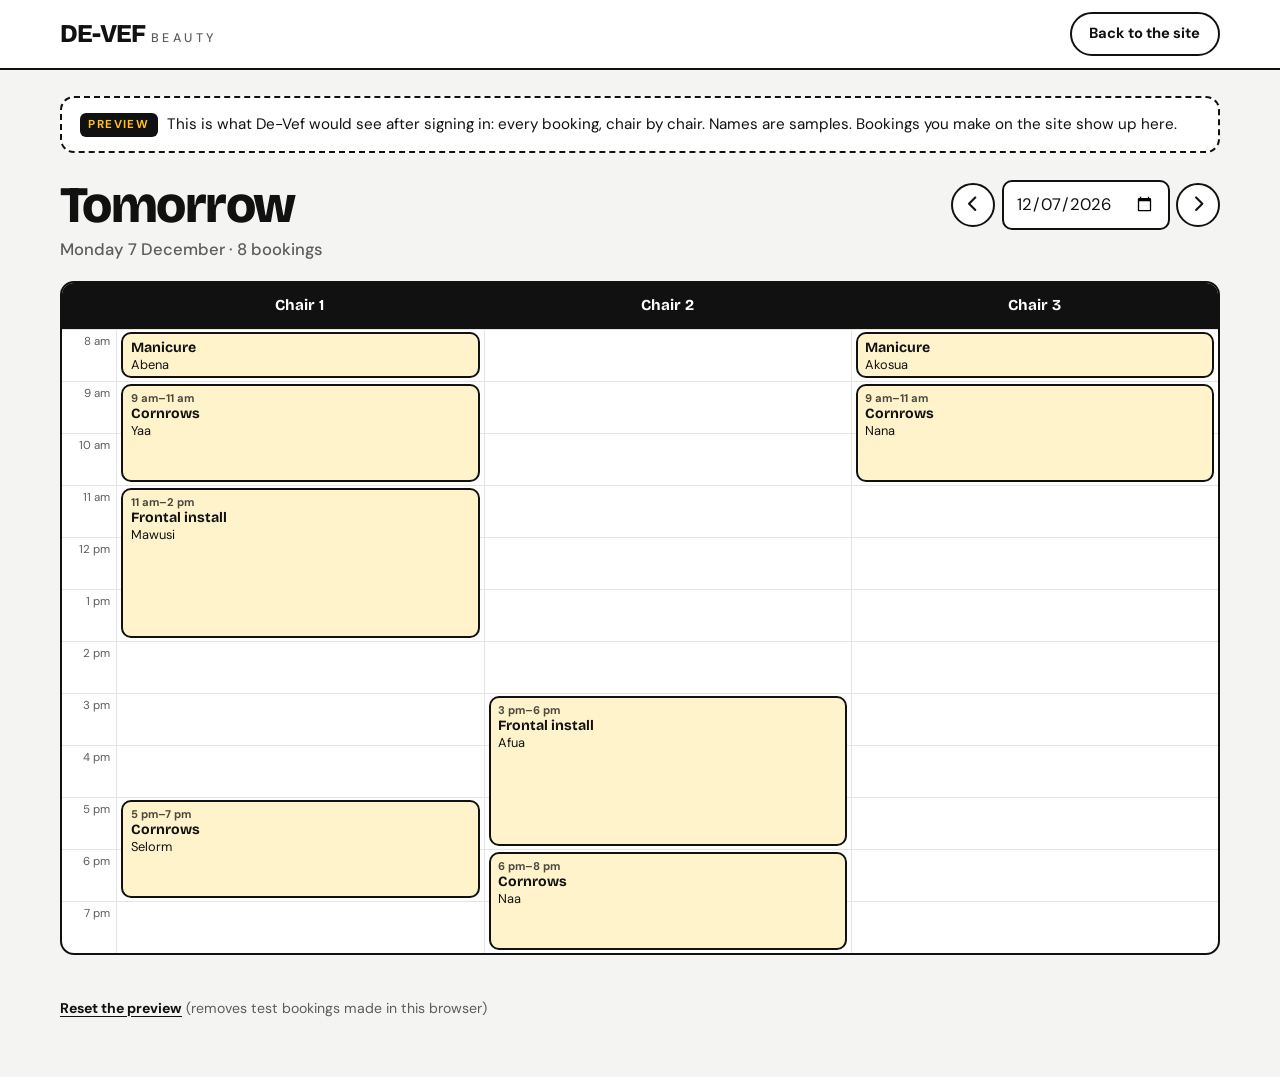
==== bookings.html @ 249b4908 "Booking preview: free start times by chair, long styles block the whole appointment, sample owner pa" ====
<!DOCTYPE html>
<html lang="en">
<head>
  <meta charset="UTF-8" />
  <meta name="viewport" content="width=device-width, initial-scale=1.0" />
  <meta name="robots" content="noindex, nofollow" />
  <title>Bookings · De-Vef Beauty</title>
  <meta name="theme-color" content="#111111" />
  <link rel="icon" href="data:image/svg+xml,<svg xmlns='http://www.w3.org/2000/svg' viewBox='0 0 100 100'><rect width='100' height='100' rx='24' fill='%23111'/><text x='50' y='68' font-size='56' text-anchor='middle' fill='%23ffc21a' font-family='Arial Black,Arial,sans-serif' font-weight='900'>D</text></svg>" />
  <link rel="preconnect" href="https://fonts.googleapis.com" />
  <link rel="preconnect" href="https://fonts.gstatic.com" crossorigin />
  <link href="https://fonts.googleapis.com/css2?family=Bricolage+Grotesque:opsz,wght@12..96,500;12..96,700;12..96,800&family=DM+Sans:opsz,wght@9..40,400;9..40,500;9..40,700&display=swap" rel="stylesheet" />
  <link rel="stylesheet" href="https://cdnjs.cloudflare.com/ajax/libs/font-awesome/6.4.0/css/all.min.css" />
  <link rel="stylesheet" href="style.css" />
  <link rel="stylesheet" href="bookings.css" />
</head>
<body class="owner">
  <!-- PITCH DEMO: sample owner page. The real one needs a login and a database (see Lee's admin.html). -->
  <header class="owner-bar">
    <div class="wrap owner-bar-inner">
      <a href="./" class="brand">DE-VEF<span>beauty</span></a>
      <a href="./#book" class="btn btn-sm btn-line">Back to the site</a>
    </div>
  </header>

  <main class="wrap owner-main">
    <p class="preview-note owner-note"><span class="tag">Preview</span> This is what De-Vef would see after signing in: every booking, chair by chair. Names are samples. Bookings you make on the site show up here.</p>

    <div class="owner-head">
      <h1 id="dayTitle">Today</h1>
      <div class="day-nav">
        <button type="button" class="icon-btn" id="prev" aria-label="Previous day"><i class="fa-solid fa-chevron-left" aria-hidden="true"></i></button>
        <label class="sr-only" for="day">Pick a day</label>
        <input type="date" id="day" />
        <button type="button" class="icon-btn" id="next" aria-label="Next day"><i class="fa-solid fa-chevron-right" aria-hidden="true"></i></button>
      </div>
    </div>
    <p class="owner-count" id="count" aria-live="polite"></p>

    <div class="board" id="board"></div>

    <section class="detail" id="detail" tabindex="-1" hidden aria-live="polite"></section>

    <p class="owner-foot"><button type="button" class="link" id="reset">Reset the preview</button> (removes test bookings made in this browser)</p>
  </main>

  <script type="module" src="bookings.js"></script>
</body>
</html>
---- style.css ----
/* =========================================================
   De-Vef Beauty · North Legon
   Black, white and marigold: a street-poster take on their black & white banner
   ========================================================= */

:root {
  --paper: #ffffff;
  --paper-2: #f4f4f2;
  --ink: #111111;
  --ink-2: #2b2b2b;
  --muted: #5c5c5c;
  --line: #e4e4e0;
  --sun: #ffc21a;          /* marigold accent */
  --sun-deep: #e0a500;
  --wa: #25d366;

  --display: "Bricolage Grotesque", "Arial Black", Arial, sans-serif;
  --sans: "DM Sans", Arial, sans-serif;

  --r: 14px;
  --ease: cubic-bezier(.2, .8, .25, 1);
  --header-h: 72px;
}

*, *::before, *::after { box-sizing: border-box; margin: 0; padding: 0; }
html { scroll-behavior: smooth; scroll-padding-top: var(--header-h); }
body { font-family: var(--sans); font-size: 1.04rem; line-height: 1.6; color: var(--ink); background: var(--paper); -webkit-font-smoothing: antialiased; overflow-x: hidden; }
img { display: block; max-width: 100%; }
a { color: inherit; }
button, input, select, textarea { font: inherit; color: inherit; }
:focus-visible { outline: 3px solid var(--ink); outline-offset: 3px; }
::selection { background: var(--sun); color: var(--ink); }

.skip-link { position: absolute; left: 1rem; top: -100px; z-index: 200; background: var(--ink); color: #fff; padding: .7rem 1.1rem; border-radius: 10px; text-decoration: none; font-weight: 700; }
.skip-link:focus { top: 1rem; }

.wrap { width: min(1160px, 100% - 2.5rem); margin-inline: auto; }

h1, h2, h3 { font-family: var(--display); font-weight: 800; line-height: 1.02; letter-spacing: -.03em; text-wrap: balance; }
h2 { font-size: clamp(2.4rem, 6vw, 4.2rem); }
h3 { font-size: 1.5rem; letter-spacing: -.02em; }
.sub { color: var(--muted); margin: .7rem 0 2.6rem; font-size: 1.08rem; }

/* ---------- Buttons ---------- */
.btn {
  display: inline-flex; align-items: center; justify-content: center; gap: .55rem; min-height: 52px;
  padding: .9rem 1.6rem; border-radius: 999px; border: 2px solid var(--ink);
  background: var(--sun); color: var(--ink); font-weight: 700; text-decoration: none; cursor: pointer;
  transition: transform .25s var(--ease), box-shadow .25s var(--ease), background .25s var(--ease), color .25s var(--ease), scale .12s var(--ease);
}
.btn-line { background: transparent; }
@media (hover: hover) {
  .btn:hover { transform: translate(-2px, -2px); box-shadow: 4px 4px 0 var(--ink); }
}
.btn:active, .wa:active, .pills label:active span { scale: .97; }
.btn-sm { min-height: 44px; padding: .5rem 1.1rem; font-size: .92rem; }
.btn-block { width: 100%; }

/* ---------- Brand ---------- */
.brand { font-family: var(--display); font-weight: 800; font-size: 1.6rem; letter-spacing: -.03em; text-decoration: none; display: inline-flex; align-items: baseline; gap: .35rem; position: relative; z-index: 110; }
.brand span { font-family: var(--sans); font-weight: 500; font-size: .78rem; letter-spacing: .28em; text-transform: uppercase; color: var(--muted); }
.brand-light span { color: #a6a6a6; }

/* ---------- Header ---------- */
.header { position: fixed; inset: 0 0 auto; z-index: 100; height: var(--header-h); display: flex; align-items: center; background: var(--paper); border-bottom: 1px solid transparent; transition: border-color .3s var(--ease); }
.header.scrolled { border-color: var(--line); }
.header-inner { display: flex; align-items: center; justify-content: space-between; }
.nav { display: flex; align-items: center; gap: 1.8rem; }
.nav a:not(.btn) { text-decoration: none; font-weight: 500; transition: color .2s; }
.nav a:not(.btn):hover { color: var(--muted); }
.burger { display: none; width: 44px; height: 44px; border: 0; background: none; cursor: pointer; position: relative; z-index: 110; }
.burger span { position: absolute; left: 11px; right: 11px; height: 2.5px; border-radius: 2px; background: var(--ink); transition: transform .3s var(--ease), opacity .3s; }
.burger span:nth-child(1) { top: 15px; } .burger span:nth-child(2) { top: 21px; } .burger span:nth-child(3) { top: 27px; }
.menu-open .burger span:nth-child(1) { transform: translateY(6px) rotate(45deg); }
.menu-open .burger span:nth-child(2) { opacity: 0; }
.menu-open .burger span:nth-child(3) { transform: translateY(-6px) rotate(-45deg); }

/* ---------- Hero ---------- */
.hero { padding: calc(var(--header-h) + 3rem) 0 clamp(4rem, 8vw, 6rem); }
.hero-inner { display: grid; grid-template-columns: 1.15fr .85fr; gap: clamp(2rem, 5vw, 4.5rem); align-items: center; }
.where { display: inline-flex; align-items: center; gap: .5rem; font-weight: 700; font-size: .92rem; margin-bottom: 1.4rem; }
.where i { color: var(--sun-deep); }
.hero h1 { font-size: clamp(2.6rem, 5.6vw, 4.6rem); }
.hero h1 .mark {
  display: block; width: fit-content; font-size: clamp(4.6rem, 13vw, 9.5rem); line-height: .9; letter-spacing: -.05em;
  background: var(--sun); padding: .02em .14em .06em; margin: 0 0 .18em -.06em; border-radius: 6px;
}
.lead { color: var(--ink-2); font-size: 1.15rem; max-width: 34rem; margin-top: 1.4rem; }
.hero-cta { display: flex; flex-wrap: wrap; gap: .8rem; margin-top: 2rem; }

/* Photo column, echoing the shop banner. Signature moment: the three tiles rise in once, top to bottom. */
.strip { display: grid; grid-template-columns: 1fr 1fr; grid-template-rows: 1fr 1fr; gap: .9rem; height: min(600px, 70vh); }
.strip-tile { border-radius: var(--r); overflow: hidden; border: 2px solid var(--ink); background: var(--paper-2); }
.strip-tile img { width: 100%; height: 100%; object-fit: cover; }
.s1 { grid-row: span 2; }
.s1 img { object-position: center 70%; }
.s2 img { object-position: center 25%; }
.js .strip-tile { animation: tile-in .55s var(--ease) backwards; }
.js .s2 { animation-delay: .08s; }
.js .s3 { animation-delay: .16s; }
@keyframes tile-in { from { opacity: 0; translate: 0 18px; } }

/* ---------- Sections ---------- */
.section { padding: clamp(4.5rem, 9vw, 7rem) 0; }
.section-ink { background: var(--ink); color: #fff; }
.section-ink .sub { color: #b9b9b9; }
.section-sun { background: var(--sun); }

/* ---------- Services (typographic menu, no cards) ---------- */
.menu { display: grid; grid-template-columns: 1.3fr 1fr; gap: clamp(2rem, 5vw, 4rem); align-items: start; }
.menu h3 { padding-bottom: .8rem; border-bottom: 3px solid var(--ink); }
.menu ul { list-style: none; }
.menu li { border-bottom: 1px solid var(--line); }
.menu li a {
  display: grid; grid-template-columns: 1fr auto; grid-template-areas: "name arrow" "note arrow"; align-items: center; column-gap: 1rem;
  padding: 1rem .6rem; margin-inline: -.6rem; border-radius: 10px; text-decoration: none; min-height: 64px;
  transition: background-color .15s var(--ease);
}
.menu li a span { grid-area: name; font-family: var(--display); font-weight: 700; font-size: 1.35rem; letter-spacing: -.02em; }
.menu li a small { grid-area: note; color: var(--muted); font-size: .92rem; }
.menu li a i { grid-area: arrow; width: 40px; height: 40px; border-radius: 50%; display: grid; place-items: center; border: 2px solid var(--ink); font-size: .85rem; transition: background .2s var(--ease), translate .2s var(--ease); }
@media (hover: hover) { .menu li a:hover i { background: var(--sun); translate: 3px 0; } }
.menu li a:active { background-color: var(--paper-2); }
.more { margin-top: 1.4rem; color: var(--muted); }
.more a { color: var(--ink); font-weight: 700; text-underline-offset: 3px; }

/* ---------- Gallery ---------- */
.gallery { display: grid; grid-template-columns: repeat(4, 1fr); gap: 1rem; }
.gallery figure { position: relative; aspect-ratio: 4 / 5; border-radius: var(--r); overflow: hidden; background: var(--ink-2); }
.gallery img { width: 100%; height: 100%; object-fit: cover; object-position: center 30%; transition: transform .8s var(--ease), opacity .4s var(--ease); }
@media (hover: hover) { .gallery figure:hover img { transform: scale(1.04); } }
.gallery figcaption { position: absolute; left: .7rem; bottom: .7rem; background: var(--sun); color: var(--ink); font-weight: 700; font-size: .82rem; padding: .3rem .75rem; border-radius: 999px; }

/* Photos fade in once downloaded (no pop-in on slow mobile data) */
.js .fade-img { opacity: 0; }
.js .fade-img.loaded { opacity: 1; }

/* ---------- Visit ---------- */
.visit { display: grid; grid-template-columns: 1.1fr .9fr; gap: clamp(2rem, 5vw, 4rem); align-items: center; }
.address { font-family: var(--display); font-weight: 700; font-size: clamp(1.6rem, 3vw, 2.2rem); letter-spacing: -.02em; line-height: 1.15; margin: 1.2rem 0 1.8rem; max-width: 22ch; text-wrap: balance; }
.visit-cta { display: flex; flex-wrap: wrap; gap: .8rem; }
.facts { list-style: none; border: 2px solid var(--ink); border-radius: var(--r); padding: .4rem 1.4rem; }
.facts li { display: grid; gap: .1rem; padding: 1rem 0; }
.facts li + li { border-top: 1px solid var(--line); }
.facts .k { font-size: .8rem; font-weight: 700; letter-spacing: .12em; text-transform: uppercase; color: var(--muted); }
.facts a { font-weight: 700; font-size: 1.1rem; text-underline-offset: 3px; min-height: 44px; display: inline-flex; align-items: center; }
.facts span:not(.k) { font-weight: 500; font-size: 1.05rem; }

/* ---------- Booking ---------- */
.book { display: grid; grid-template-columns: .85fr 1.15fr; gap: clamp(2rem, 5vw, 4.5rem); align-items: start; }
.book-copy p { margin-top: 1rem; font-size: 1.08rem; max-width: 26rem; }
.form { background: var(--paper); border: 2px solid var(--ink); border-radius: calc(var(--r) + 4px); padding: clamp(1.4rem, 4vw, 2.2rem); display: grid; gap: 1.1rem; box-shadow: 8px 8px 0 var(--ink); }
.f { display: grid; gap: .4rem; border: 0; min-width: 0; }
.f-gap { margin-top: 1.1rem; }
.f label, .f legend { font-size: .88rem; font-weight: 700; }
.f legend { margin-bottom: .4rem; }
.opt { font-weight: 400; color: var(--muted); }
.f input, .f select, .f textarea { width: 100%; padding: .85rem 1rem; border-radius: 10px; border: 2px solid var(--line); background: var(--paper-2); transition: border-color .2s, box-shadow .2s; }
.f input:focus, .f select:focus, .f textarea:focus { outline: none; border-color: var(--ink); box-shadow: 0 0 0 4px rgba(255, 194, 26, .55); }
/* iPhone Safari: date inputs ignore width:100% (poke out of the form) and centre their text */
.f input[type="date"] { -webkit-appearance: none; appearance: none; display: block; min-width: 0; min-height: calc(1.6em + 1.7rem + 4px); text-align: left; }
.f input[type="date"]::-webkit-date-and-time-value { text-align: left; margin: 0; }
.f .invalid { border-color: #c62828; }
.f textarea { resize: vertical; }
.pills { display: grid; grid-template-columns: 1fr 1fr; gap: .6rem; }
.pills label { position: relative; cursor: pointer; }
.pills input { position: absolute; opacity: 0; pointer-events: none; }
.pills span { display: grid; place-items: center; min-height: 48px; text-align: center; padding: .6rem .4rem; border-radius: 10px; border: 2px solid var(--line); background: var(--paper-2); font-weight: 500; font-size: .95rem; transition: background .2s var(--ease), border-color .2s var(--ease), scale .12s var(--ease); }
.pills input:checked + span { background: var(--sun); border-color: var(--ink); font-weight: 700; }
.pills input:focus-visible + span { outline: 3px solid var(--ink); outline-offset: 2px; }

/* "Braiding hair" question: slides open only for braid services */
.collapse { display: grid; grid-template-rows: 0fr; opacity: 0; transition: grid-template-rows .15s ease-in, opacity .15s ease-in; }
.collapse.is-open { grid-template-rows: 1fr; opacity: 1; transition: grid-template-rows .22s var(--ease), opacity .22s var(--ease); }
.collapse-inner { min-height: 0; overflow: hidden; margin-inline: -4px; padding-inline: 4px; }
.collapse .f { margin-top: 1.1rem; padding: 0 0 4px; transform: translateY(-6px); transition: transform .22s var(--ease); } /* margin, not padding: a legend ignores fieldset top padding */
.collapse.is-open .f { transform: none; }

.err { color: #c62828; font-weight: 500; font-size: .9rem; transition: opacity .15s var(--ease), translate .15s var(--ease); }
.err:empty { display: none; }
@starting-style { .err { opacity: 0; translate: 0 -4px; } }

/* Pre-filled fields glow once after tapping a service on the menu */
.f .prefilled { animation: prefill 1.1s var(--ease) .15s backwards; }
@keyframes prefill { from { border-color: var(--ink); box-shadow: 0 0 0 5px rgba(255, 194, 26, .85); } }

/* ---------- Booking: free times (preview) ---------- */
[hidden] { display: none !important; }
.preview-note { margin-top: 1.4rem; padding: .9rem 1.1rem; border: 2px dashed var(--ink); border-radius: var(--r); font-size: .95rem; max-width: 26rem; }
.preview-note a { font-weight: 700; text-underline-offset: 3px; white-space: nowrap; }
.preview-note a i { font-size: .8em; }
.tag { display: inline-block; background: var(--ink); color: var(--sun); font-size: .72rem; font-weight: 700; letter-spacing: .12em; text-transform: uppercase; padding: .15rem .55rem; border-radius: 6px; margin-right: .3rem; vertical-align: .1em; }
.slot-hint { font-size: .9rem; color: var(--muted); margin-bottom: .6rem; }
.slot-grid { display: grid; grid-template-columns: repeat(4, 1fr); gap: .5rem; }
.slot { position: relative; cursor: pointer; }
.slot input { position: absolute; opacity: 0; pointer-events: none; }
.slot span { display: grid; place-items: center; gap: .05rem; min-height: 56px; padding: .45rem .3rem; border-radius: 10px; border: 2px solid var(--line); background: var(--paper-2); font-weight: 700; font-size: .95rem; line-height: 1.2; text-align: center; transition: background .2s var(--ease), border-color .2s var(--ease), scale .12s var(--ease); }
.slot small { font-weight: 500; font-size: .74rem; color: var(--muted); }
.slot.is-last small { color: #9a5b00; font-weight: 700; }
.slot input:checked + span { background: var(--sun); border-color: var(--ink); }
.slot input:checked + span small { color: var(--ink); }
.slot input:focus-visible + span { outline: 3px solid var(--ink); outline-offset: 2px; }
.slot:active span { scale: .97; }
.slot.is-off { cursor: not-allowed; }
.slot.is-off span { background: transparent; border-style: dashed; color: #9a9a9a; scale: 1; }
.slot.is-off small { color: #9a9a9a; }
#timeField.invalid .slot:not(.is-off) span { border-color: #c62828; }
.f-row { display: grid; grid-template-columns: 1fr 1fr; gap: 1.1rem; }

.booked { text-align: center; justify-items: center; }
.booked:focus { outline: none; }
.booked-icon { width: 64px; height: 64px; border-radius: 50%; display: grid; place-items: center; background: var(--sun); border: 2px solid var(--ink); font-size: 1.6rem; }
.booked h3 { font-size: 2rem; }
.booked-what { font-family: var(--display); font-weight: 700; font-size: 1.2rem; line-height: 1.3; }
.booked-small { color: var(--muted); font-size: .92rem; max-width: 26rem; }
.booked-actions { display: grid; gap: .7rem; width: 100%; margin-top: .4rem; }

/* ---------- Footer ---------- */
.footer { background: var(--ink); color: #cfcfcf; padding: 3.2rem 0 2rem; }
.footer .brand { color: #fff; }
.footer-inner { display: flex; flex-wrap: wrap; justify-content: space-between; align-items: center; gap: 1rem; }
.footer-inner a:not(.brand) { color: var(--sun); font-weight: 700; text-decoration: none; display: inline-block; padding-block: .7rem; margin-block: -.7rem; }
.footer-bottom { display: flex; flex-wrap: wrap; justify-content: space-between; gap: .5rem; margin-top: 2.2rem; padding-top: 1.4rem; border-top: 1px solid #2e2e2e; font-size: .86rem; }
.footer-bottom a { color: var(--sun); text-decoration: none; display: inline-block; padding-block: .7rem; margin-block: -.7rem; }

/* ---------- Floating WhatsApp ---------- */
.wa { position: fixed; right: 1.2rem; bottom: 1.2rem; z-index: 90; width: 58px; height: 58px; border-radius: 50%; display: grid; place-items: center; background: var(--wa); color: #fff; font-size: 1.8rem; text-decoration: none; border: 2px solid var(--ink); box-shadow: 3px 3px 0 var(--ink); transition: transform .25s var(--ease), scale .12s var(--ease); }
@media (hover: hover) { .wa:hover { transform: translate(-2px, -2px); } }

/* ---------- Reveal (only the services menu and the gallery) ---------- */
.js .reveal { opacity: 0; translate: 0 16px; transition: opacity .6s var(--ease), translate .6s var(--ease); }
.js .reveal.in { opacity: 1; translate: none; }

/* ---------- Responsive ---------- */
@media (max-width: 960px) {
  .hero-inner, .visit, .book { grid-template-columns: 1fr; }
  .strip { height: 420px; max-width: 560px; }
  .menu { grid-template-columns: 1fr; }
  .gallery { grid-template-columns: repeat(2, 1fr); }
  .br-wide { display: none; }
}
@media (max-width: 760px) {
  .burger { display: block; }
  .nav { position: fixed; inset: 0; z-index: 105; flex-direction: column; justify-content: center; gap: 1.8rem; background: var(--paper); opacity: 0; visibility: hidden; transition: opacity .3s var(--ease), visibility .3s; }
  .nav a:not(.btn) { font-family: var(--display); font-size: 2rem; font-weight: 800; }
  .menu-open .nav { opacity: 1; visibility: visible; }
  .menu-open { overflow: hidden; }
}
@media (max-width: 520px) {
  .strip { height: 340px; gap: .6rem; }
  .gallery { gap: .6rem; }
  .hero-cta .btn { flex: 1 1 100%; }
  .slot-grid { grid-template-columns: repeat(3, 1fr); gap: .4rem; }
  .f-row { grid-template-columns: 1fr; }
  .pills span { font-size: .88rem; }
  .form { box-shadow: 5px 5px 0 var(--ink); }
}

@media (prefers-reduced-motion: reduce) {
  *, *::before, *::after { animation: none !important; transition: none !important; scroll-behavior: auto !important; }
  .js .reveal { opacity: 1; translate: none; }
}
---- bookings.css ----
/* De-Vef Beauty · owner's bookings page (preview) */
.owner { background: var(--paper-2); }
.owner-bar { background: var(--paper); border-bottom: 2px solid var(--ink); }
.owner-bar-inner { display: flex; align-items: center; justify-content: space-between; gap: 1rem; min-height: 68px; }
.owner-main { padding: 1.6rem 0 3rem; }
.owner-note { max-width: none; margin: 0 0 1.6rem; background: var(--paper); }
.sr-only { position: absolute; width: 1px; height: 1px; overflow: hidden; clip: rect(0 0 0 0); white-space: nowrap; }

.owner-head { display: flex; flex-wrap: wrap; align-items: center; justify-content: space-between; gap: .8rem 1rem; }
.owner-head h1 { font-size: clamp(2.2rem, 6vw, 3.2rem); }
.day-nav { display: flex; align-items: center; gap: .4rem; max-width: 100%; }
.day-nav input { -webkit-appearance: none; appearance: none; width: 10.5rem; min-width: 0; flex: 0 1 auto; padding: .55rem .8rem; border: 2px solid var(--ink); border-radius: 10px; background: var(--paper); min-height: 44px; }
.icon-btn { width: 44px; height: 44px; border-radius: 50%; border: 2px solid var(--ink); background: var(--paper); display: grid; place-items: center; cursor: pointer; flex: none; }
.icon-btn:disabled { opacity: .35; cursor: default; }
.owner-count { color: var(--muted); font-weight: 500; margin: .3rem 0 1.2rem; }

/* Day board: one column per chair, one row per hour */
.board { --row: 52px; background: var(--paper); border: 2px solid var(--ink); border-radius: var(--r); overflow: hidden; }
.board-head, .board-body { display: grid; grid-template-columns: 3.4rem repeat(3, 1fr); }
.board-head { border-bottom: 2px solid var(--ink); background: var(--ink); color: #fff; }
.board-head span { padding: .6rem .5rem; font-family: var(--display); font-weight: 700; font-size: .95rem; text-align: center; }
.board-times span { display: block; height: var(--row); padding: .2rem .4rem 0 0; text-align: right; font-size: .72rem; color: var(--muted); border-top: 1px solid var(--line); }
.board-col {
  position: relative; height: calc(var(--rows) * var(--row)); border-left: 1px solid var(--line);
  background: repeating-linear-gradient(to bottom, var(--line) 0 1px, transparent 1px var(--row));
}
.appt {
  position: absolute; left: 4px; right: 4px; top: calc(var(--start) * var(--row) + 3px); height: calc(var(--dur) * var(--row) - 6px);
  display: flex; flex-direction: column; gap: .05rem; padding: .35rem .45rem; overflow: hidden; text-align: left;
  border: 2px solid var(--ink); border-radius: 10px; background: #fff3cc; color: var(--ink); cursor: pointer; font: inherit; line-height: 1.2;
  transition: background .15s var(--ease), translate .15s var(--ease), box-shadow .15s var(--ease);
}
@media (hover: hover) { .appt:hover { translate: -2px -2px; box-shadow: 3px 3px 0 var(--ink); } }
.appt.is-sel { background: var(--sun); box-shadow: 3px 3px 0 var(--ink); translate: -2px -2px; }
.appt.is-new { background: var(--ink); color: #fff; }
.appt.is-new.is-sel { outline: 3px solid var(--sun); outline-offset: 1px; }
.appt-time { font-size: .7rem; font-weight: 700; opacity: .75; }
.appt-svc { font-family: var(--display); font-weight: 700; font-size: .88rem; }
.appt-name { font-size: .8rem; }
.appt-new { position: absolute; top: .3rem; right: .3rem; background: var(--sun); color: var(--ink); font-size: .62rem; font-weight: 700; letter-spacing: .08em; text-transform: uppercase; padding: .05rem .4rem; border-radius: 4px; }
.appt[style*="--dur:1"] .appt-time { display: none; }
.board-empty { padding: 3rem 1rem; text-align: center; color: var(--muted); }

/* Selected booking */
.detail { margin-top: 1.2rem; background: var(--paper); border: 2px solid var(--ink); border-radius: var(--r); padding: 1.2rem 1.3rem; box-shadow: 5px 5px 0 var(--ink); }
.detail:focus { outline: none; }
.detail-top { display: flex; justify-content: space-between; align-items: start; gap: 1rem; }
.detail-when { font-size: .88rem; font-weight: 700; color: var(--muted); }
.detail h2 { font-size: 1.8rem; margin-top: .2rem; }
.detail dl { display: grid; grid-template-columns: repeat(auto-fit, minmax(180px, 1fr)); gap: .8rem 1.4rem; margin: 1rem 0 1.2rem; }
.detail dt { font-size: .75rem; font-weight: 700; letter-spacing: .12em; text-transform: uppercase; color: var(--muted); }
.detail dd { font-weight: 500; }
.detail-actions { display: flex; flex-wrap: wrap; gap: .6rem; }
.btn.danger { border-color: #c62828; color: #c62828; }
.detail-note { margin-top: .8rem; font-size: .9rem; color: var(--muted); }
.detail-note:empty { display: none; }

.owner-foot { margin-top: 2rem; font-size: .88rem; color: var(--muted); }
.link { background: none; border: 0; padding: .6rem 0; font-weight: 700; color: var(--ink); text-decoration: underline; text-underline-offset: 3px; cursor: pointer; }

@media (max-width: 520px) {
  .board { --row: 46px; }
  .board-head, .board-body { grid-template-columns: 2.6rem repeat(3, 1fr); }
  .board-times span { font-size: .64rem; padding-right: .25rem; }
  .appt { left: 2px; right: 2px; padding: .25rem .3rem; border-radius: 8px; }
  .appt-svc { font-size: .76rem; }
  .appt-time { font-size: .62rem; }
  .appt-name { font-size: .72rem; }
  .appt-new { display: none; }
  .owner-head h1 { font-size: 2rem; }
  .detail-actions .btn { flex: 1 1 auto; }
}
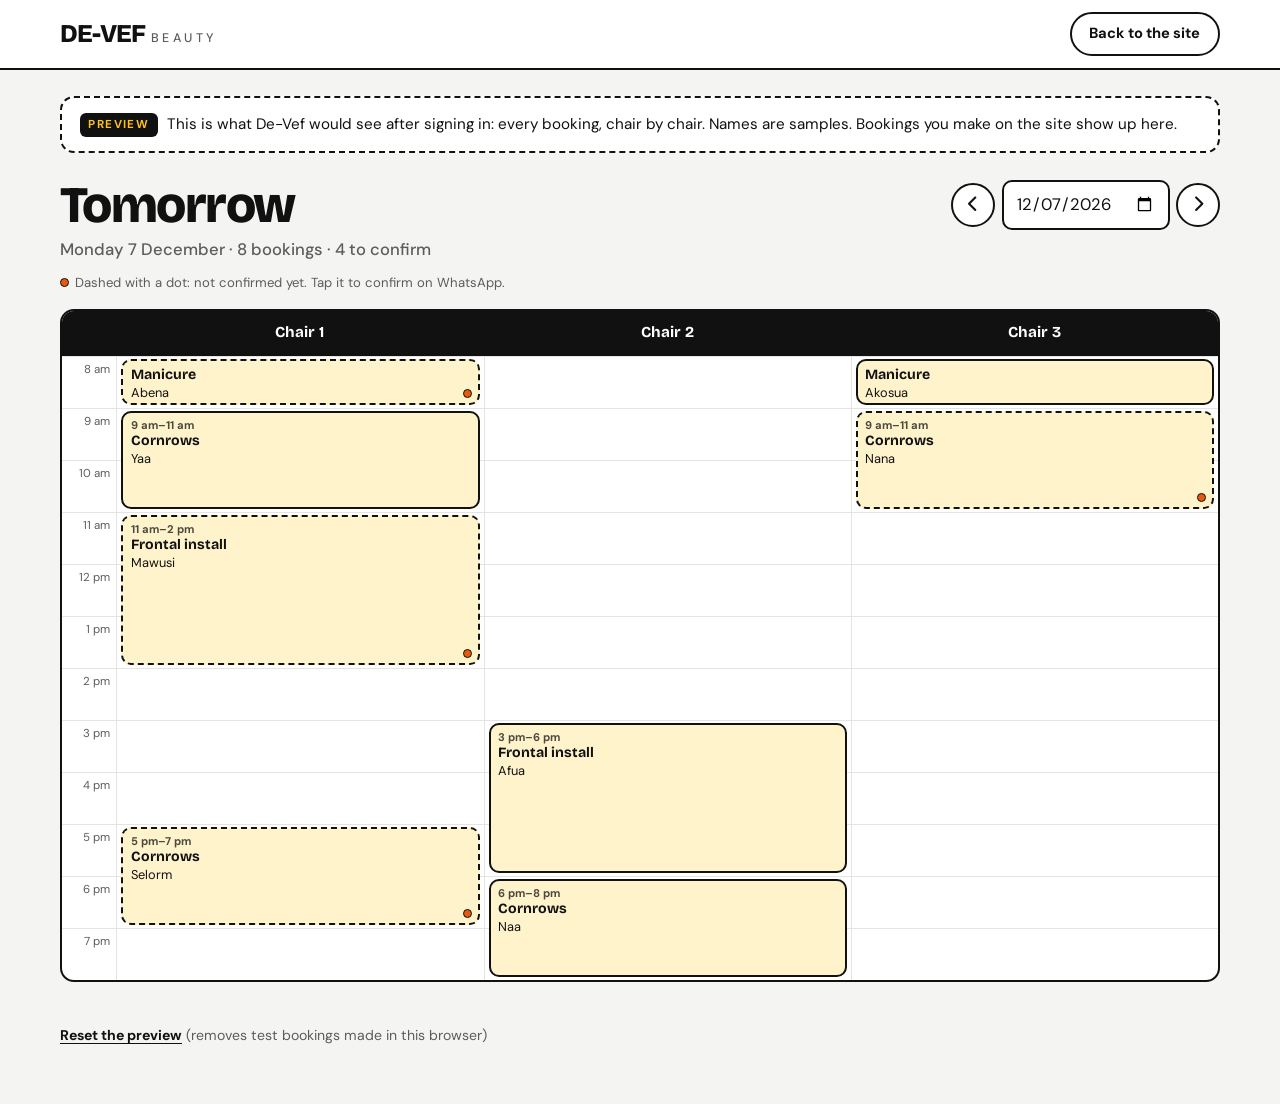
==== commit c135ac06: "Booking preview: owner confirms bookings on WhatsApp Clients now see "De-Vef will confirm on WhatsAp" ====
--- a/bookings.html
+++ b/bookings.html
@@ -36,6 +36,7 @@
       </div>
     </div>
     <p class="owner-count" id="count" aria-live="polite"></p>
+    <p class="owner-legend"><span><i aria-hidden="true"></i> Dashed with a dot: not confirmed yet. Tap it to confirm on WhatsApp.</span></p>
 
     <div class="board" id="board"></div>
 
--- a/style.css
+++ b/style.css
@@ -212,6 +212,8 @@
 .booked-icon { width: 64px; height: 64px; border-radius: 50%; display: grid; place-items: center; background: var(--sun); border: 2px solid var(--ink); font-size: 1.6rem; }
 .booked h3 { font-size: 2rem; }
 .booked-what { font-family: var(--display); font-weight: 700; font-size: 1.2rem; line-height: 1.3; }
+.booked-wa { display: flex; align-items: center; gap: .55rem; text-align: left; font-weight: 600; background: var(--paper-2); border: 2px solid var(--ink); border-radius: 10px; padding: .7rem .9rem; max-width: 26rem; }
+.booked-wa i { font-size: 1.35rem; color: #1fa855; flex: none; }
 .booked-small { color: var(--muted); font-size: .92rem; max-width: 26rem; }
 .booked-actions { display: grid; gap: .7rem; width: 100%; margin-top: .4rem; }
 
--- a/bookings.css
+++ b/bookings.css
@@ -55,6 +55,21 @@
 .detail-note { margin-top: .8rem; font-size: .9rem; color: var(--muted); }
 .detail-note:empty { display: none; }
 
+/* Confirmation */
+.appt.is-pending { border-style: dashed; }
+.appt.is-pending::after { content: ""; position: absolute; bottom: .35rem; right: .35rem; width: 9px; height: 9px; border-radius: 50%; background: #e8590c; border: 1.5px solid var(--ink); }
+.status { display: inline-flex; align-items: center; gap: .45rem; margin-top: .8rem; padding: .35rem .7rem; border-radius: 12px; font-size: .88rem; font-weight: 700; border: 2px solid var(--ink); }
+.status.is-wait { background: #ffe3d1; }
+.status.is-ok { background: #d6f5e0; }
+.status.is-ok i { color: #1a7f43; }
+.btn.btn-wa { background: #1fa855; border-color: var(--ink); color: #fff; }
+.wa-sent { margin-top: 1rem; padding: .9rem; border-radius: 12px; background: #efe7dc; border: 2px solid var(--ink); }
+.wa-label { font-size: .78rem; font-weight: 700; color: var(--muted); margin-bottom: .5rem; }
+.wa-bubble { margin-left: auto; max-width: 30rem; width: fit-content; background: #d9fdd3; padding: .6rem .8rem; border-radius: 10px 2px 10px 10px; box-shadow: 0 1px 1px rgba(0,0,0,.15); line-height: 1.45; }
+.owner-legend { display: flex; flex-wrap: wrap; gap: .4rem 1.2rem; margin: -.6rem 0 1rem; font-size: .82rem; color: var(--muted); }
+.owner-legend span { display: inline-flex; align-items: center; gap: .4rem; }
+.owner-legend i { width: 9px; height: 9px; border-radius: 50%; background: #e8590c; border: 1.5px solid var(--ink); display: inline-block; }
+
 .owner-foot { margin-top: 2rem; font-size: .88rem; color: var(--muted); }
 .link { background: none; border: 0; padding: .6rem 0; font-weight: 700; color: var(--ink); text-decoration: underline; text-underline-offset: 3px; cursor: pointer; }
 
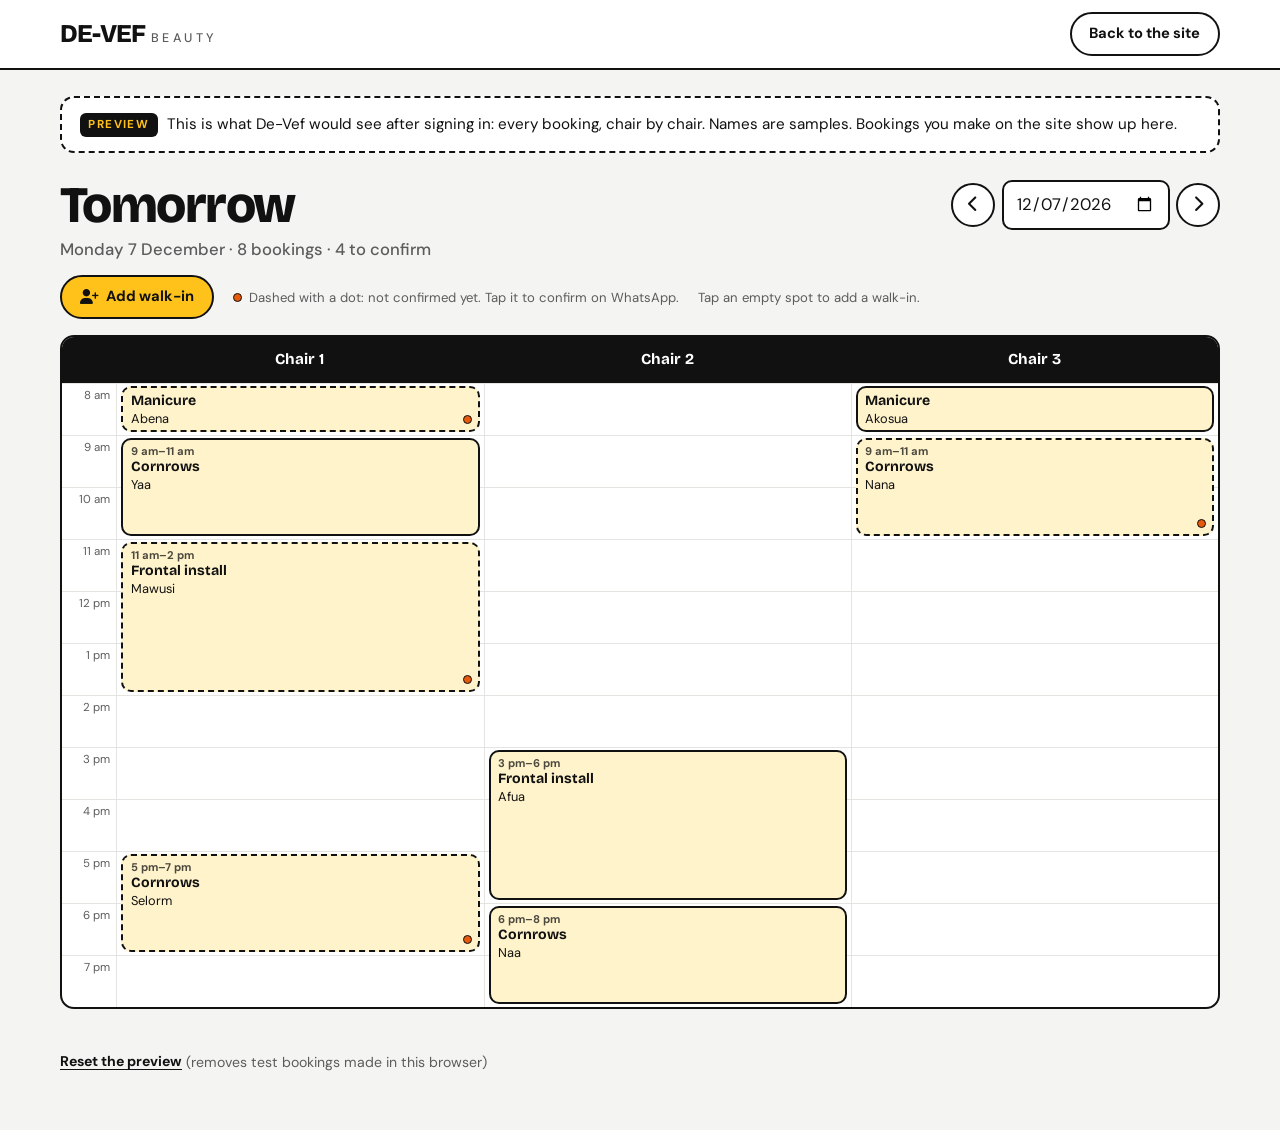
==== commit 5f03f2b8: "Booking preview: client sends booking on WhatsApp, owner adds walk-ins After booking, clients tap "S" ====
--- a/bookings.html
+++ b/bookings.html
@@ -36,7 +36,10 @@
       </div>
     </div>
     <p class="owner-count" id="count" aria-live="polite"></p>
-    <p class="owner-legend"><span><i aria-hidden="true"></i> Dashed with a dot: not confirmed yet. Tap it to confirm on WhatsApp.</span></p>
+    <div class="owner-tools">
+      <button type="button" class="btn btn-sm" id="addWalk"><i class="fa-solid fa-user-plus" aria-hidden="true"></i> Add walk-in</button>
+      <p class="owner-legend"><span><i aria-hidden="true"></i> Dashed with a dot: not confirmed yet. Tap it to confirm on WhatsApp.</span> <span>Tap an empty spot to add a walk-in.</span></p>
+    </div>
 
     <div class="board" id="board"></div>
 
--- a/style.css
+++ b/style.css
@@ -212,8 +212,12 @@
 .booked-icon { width: 64px; height: 64px; border-radius: 50%; display: grid; place-items: center; background: var(--sun); border: 2px solid var(--ink); font-size: 1.6rem; }
 .booked h3 { font-size: 2rem; }
 .booked-what { font-family: var(--display); font-weight: 700; font-size: 1.2rem; line-height: 1.3; }
-.booked-wa { display: flex; align-items: center; gap: .55rem; text-align: left; font-weight: 600; background: var(--paper-2); border: 2px solid var(--ink); border-radius: 10px; padding: .7rem .9rem; max-width: 26rem; }
-.booked-wa i { font-size: 1.35rem; color: #1fa855; flex: none; }
+.btn.btn-wa { background: #1fa855; color: #fff; }
+.wa-sent { padding: .9rem; border-radius: 12px; background: #efe7dc; border: 2px solid var(--ink); text-align: left; }
+.wa-label { font-size: .78rem; font-weight: 700; color: var(--muted); margin-bottom: .5rem; }
+.wa-bubble { margin-left: auto; max-width: 30rem; width: fit-content; background: #d9fdd3; padding: .6rem .8rem; border-radius: 10px 2px 10px 10px; box-shadow: 0 1px 1px rgba(0,0,0,.15); line-height: 1.45; white-space: pre-line; }
+.wa-after { display: flex; align-items: center; gap: .45rem; margin-top: .7rem; font-weight: 700; font-size: .92rem; }
+.wa-after i { color: #1a7f43; }
 .booked-small { color: var(--muted); font-size: .92rem; max-width: 26rem; }
 .booked-actions { display: grid; gap: .7rem; width: 100%; margin-top: .4rem; }
 
--- a/bookings.css
+++ b/bookings.css
@@ -62,11 +62,15 @@
 .status.is-wait { background: #ffe3d1; }
 .status.is-ok { background: #d6f5e0; }
 .status.is-ok i { color: #1a7f43; }
-.btn.btn-wa { background: #1fa855; border-color: var(--ink); color: #fff; }
-.wa-sent { margin-top: 1rem; padding: .9rem; border-radius: 12px; background: #efe7dc; border: 2px solid var(--ink); }
-.wa-label { font-size: .78rem; font-weight: 700; color: var(--muted); margin-bottom: .5rem; }
-.wa-bubble { margin-left: auto; max-width: 30rem; width: fit-content; background: #d9fdd3; padding: .6rem .8rem; border-radius: 10px 2px 10px 10px; box-shadow: 0 1px 1px rgba(0,0,0,.15); line-height: 1.45; }
-.owner-legend { display: flex; flex-wrap: wrap; gap: .4rem 1.2rem; margin: -.6rem 0 1rem; font-size: .82rem; color: var(--muted); }
+.detail .wa-sent { margin-top: 1rem; }
+.owner-tools { display: flex; flex-wrap: wrap; align-items: center; gap: .6rem 1.2rem; margin: -.4rem 0 1rem; }
+.owner-legend { display: flex; flex-wrap: wrap; gap: .3rem 1.2rem; margin: 0; font-size: .82rem; color: var(--muted); flex: 1 1 16rem; }
+.board-col { cursor: copy; }
+.appt.is-walkin { background: repeating-linear-gradient(135deg, #ececec 0 6px, #f8f8f8 6px 12px); }
+.appt.is-walkin.is-sel { background: var(--sun); }
+.walk-intro { margin: .6rem 0 1rem; color: var(--muted); }
+.walk-form { display: grid; grid-template-columns: repeat(auto-fit, minmax(150px, 1fr)); gap: .8rem 1rem; }
+.walk-form .err, .walk-form .btn { grid-column: 1 / -1; }
 .owner-legend span { display: inline-flex; align-items: center; gap: .4rem; }
 .owner-legend i { width: 9px; height: 9px; border-radius: 50%; background: #e8590c; border: 1.5px solid var(--ink); display: inline-block; }
 
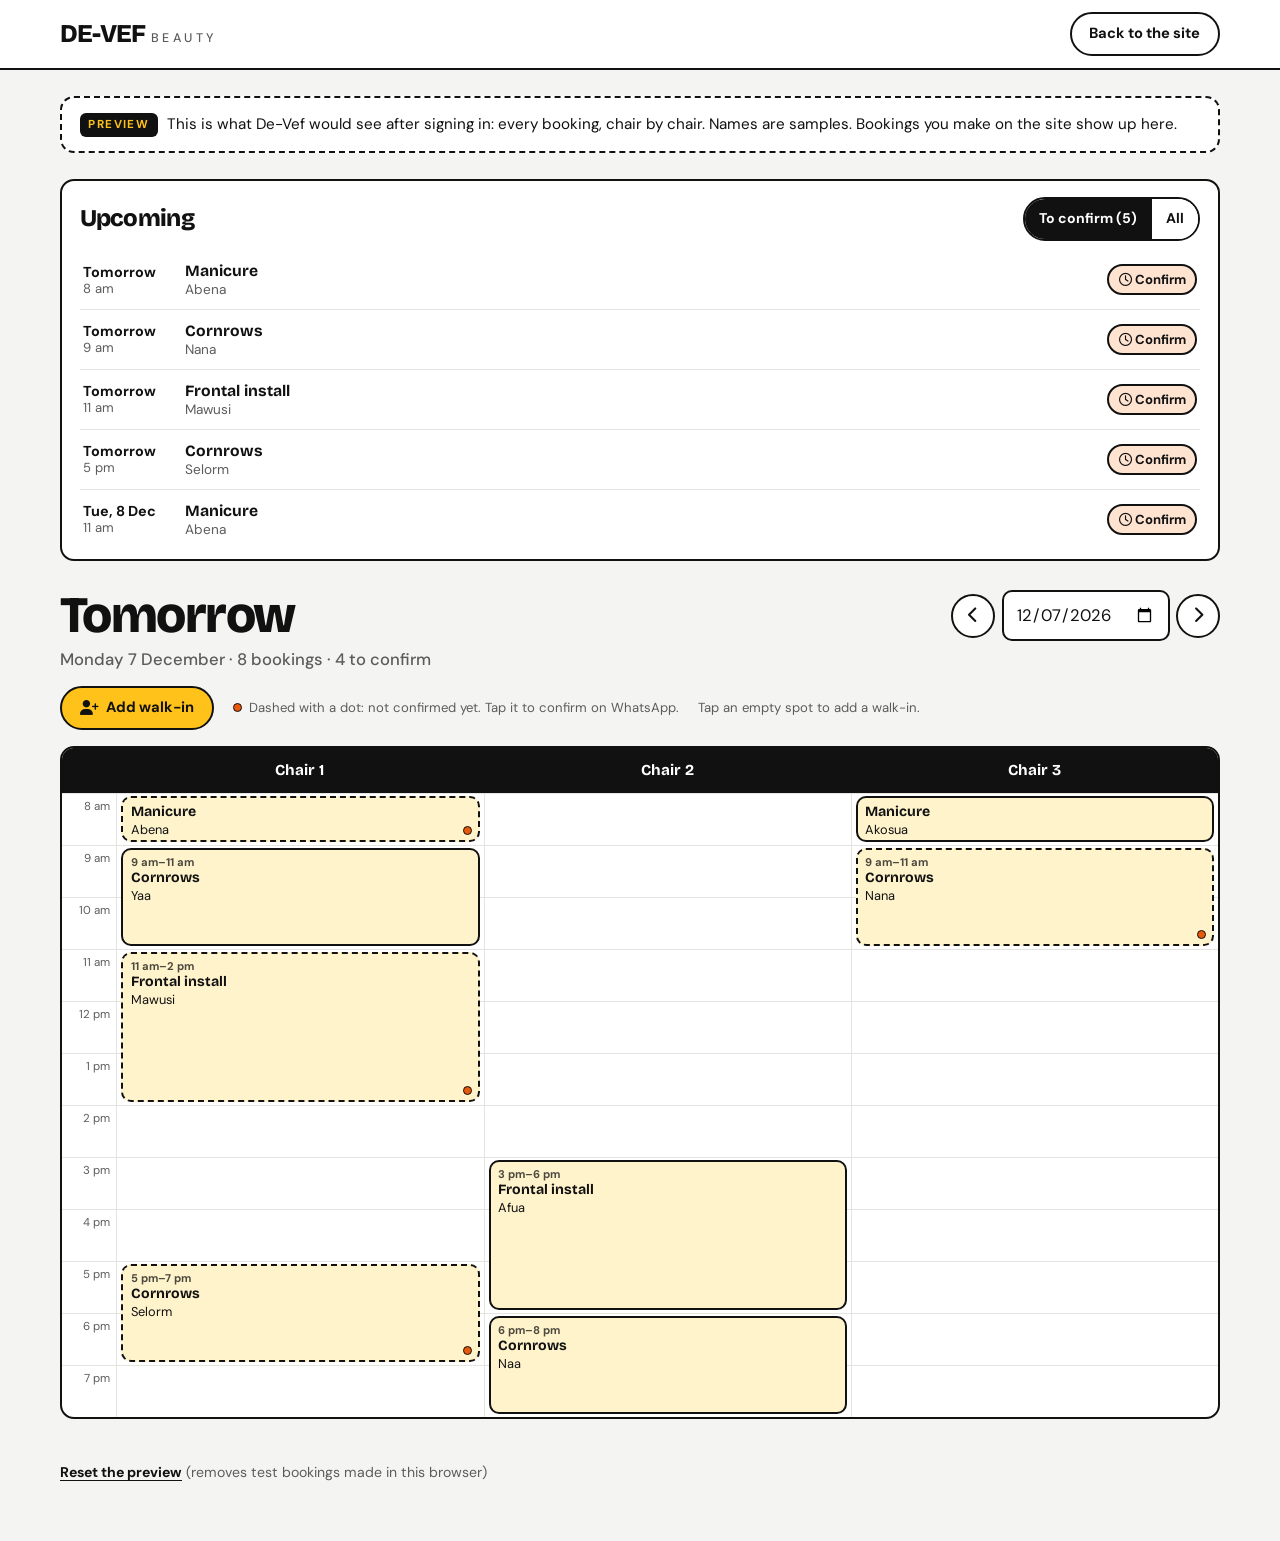
==== commit 04c3c7ad: "Owner page: Upcoming list with "To confirm" and "All" tabs Shows every booking from now until the la" ====
--- a/bookings.html
+++ b/bookings.html
@@ -26,6 +26,18 @@
   <main class="wrap owner-main">
     <p class="preview-note owner-note"><span class="tag">Preview</span> This is what De-Vef would see after signing in: every booking, chair by chair. Names are samples. Bookings you make on the site show up here.</p>
 
+    <section class="upcoming" aria-labelledby="upTitle">
+      <div class="up-head">
+        <h2 id="upTitle">Upcoming</h2>
+        <div class="seg" role="group" aria-label="Show">
+          <button type="button" id="upWait" aria-pressed="true">To confirm</button>
+          <button type="button" id="upAll" aria-pressed="false">All</button>
+        </div>
+      </div>
+      <ul class="up-list" id="upList"></ul>
+      <button type="button" class="link up-more" id="upMore" hidden>Show more</button>
+    </section>
+
     <div class="owner-head">
       <h1 id="dayTitle">Today</h1>
       <div class="day-nav">
--- a/bookings.css
+++ b/bookings.css
@@ -55,6 +55,34 @@
 .detail-note { margin-top: .8rem; font-size: .9rem; color: var(--muted); }
 .detail-note:empty { display: none; }
 
+/* Upcoming list */
+.upcoming { background: var(--paper); border: 2px solid var(--ink); border-radius: var(--r); padding: 1rem 1.1rem .6rem; margin-bottom: 1.8rem; }
+.up-head { display: flex; flex-wrap: wrap; align-items: center; justify-content: space-between; gap: .6rem 1rem; margin-bottom: .6rem; }
+.up-head h2 { font-size: 1.5rem; }
+.seg { display: inline-flex; border: 2px solid var(--ink); border-radius: 999px; overflow: hidden; }
+.seg button { min-height: 40px; padding: .35rem .9rem; border: 0; background: var(--paper); font-weight: 700; font-size: .88rem; cursor: pointer; }
+.seg button[aria-pressed="true"] { background: var(--ink); color: #fff; }
+.up-list { list-style: none; margin: 0; padding: 0; }
+.up-list li + li { border-top: 1px solid var(--line); }
+.up-row { width: 100%; display: grid; grid-template-columns: 5.6rem 1fr auto; align-items: center; gap: .8rem; padding: .7rem .2rem; border: 0; background: none; text-align: left; cursor: pointer; font: inherit; color: inherit; border-radius: 8px; }
+@media (hover: hover) { .up-row:hover { background: var(--paper-2); } }
+.up-row.is-sel { background: #fff3cc; }
+.up-when, .up-what { display: flex; flex-direction: column; line-height: 1.25; min-width: 0; }
+.up-when b { font-size: .9rem; }
+.up-when { font-size: .82rem; color: var(--muted); }
+.up-when b { color: var(--ink); }
+.up-what b { font-family: var(--display); font-size: .98rem; color: var(--ink); }
+.up-what em { align-self: flex-start; margin: .2rem 0 0 !important; }
+.up-what { font-size: .85rem; color: var(--muted); }
+.up-what em { font-style: normal; display: inline-block; font-size: .62rem; font-weight: 700; letter-spacing: .08em; text-transform: uppercase; padding: .05rem .35rem; border-radius: 4px; margin-left: .25rem; vertical-align: 1px; }
+.up-new { background: var(--sun); color: var(--ink); }
+.up-walk { background: #e6e6e6; color: var(--ink); }
+.up-state { font-size: .82rem; font-weight: 700; white-space: nowrap; }
+.up-state.is-ok i { color: #1a7f43; font-size: 1.1rem; }
+.up-state.is-wait { background: #ffe3d1; border: 2px solid var(--ink); border-radius: 999px; padding: .2rem .6rem; }
+.up-empty { padding: .9rem .2rem 1rem; color: var(--muted); }
+.up-more { display: block; margin: 0 auto; }
+
 /* Confirmation */
 .appt.is-pending { border-style: dashed; }
 .appt.is-pending::after { content: ""; position: absolute; bottom: .35rem; right: .35rem; width: 9px; height: 9px; border-radius: 50%; background: #e8590c; border: 1.5px solid var(--ink); }
@@ -78,6 +106,7 @@
 .link { background: none; border: 0; padding: .6rem 0; font-weight: 700; color: var(--ink); text-decoration: underline; text-underline-offset: 3px; cursor: pointer; }
 
 @media (max-width: 520px) {
+  .up-row { grid-template-columns: 4.6rem 1fr auto; gap: .6rem; }
   .board { --row: 46px; }
   .board-head, .board-body { grid-template-columns: 2.6rem repeat(3, 1fr); }
   .board-times span { font-size: .64rem; padding-right: .25rem; }
